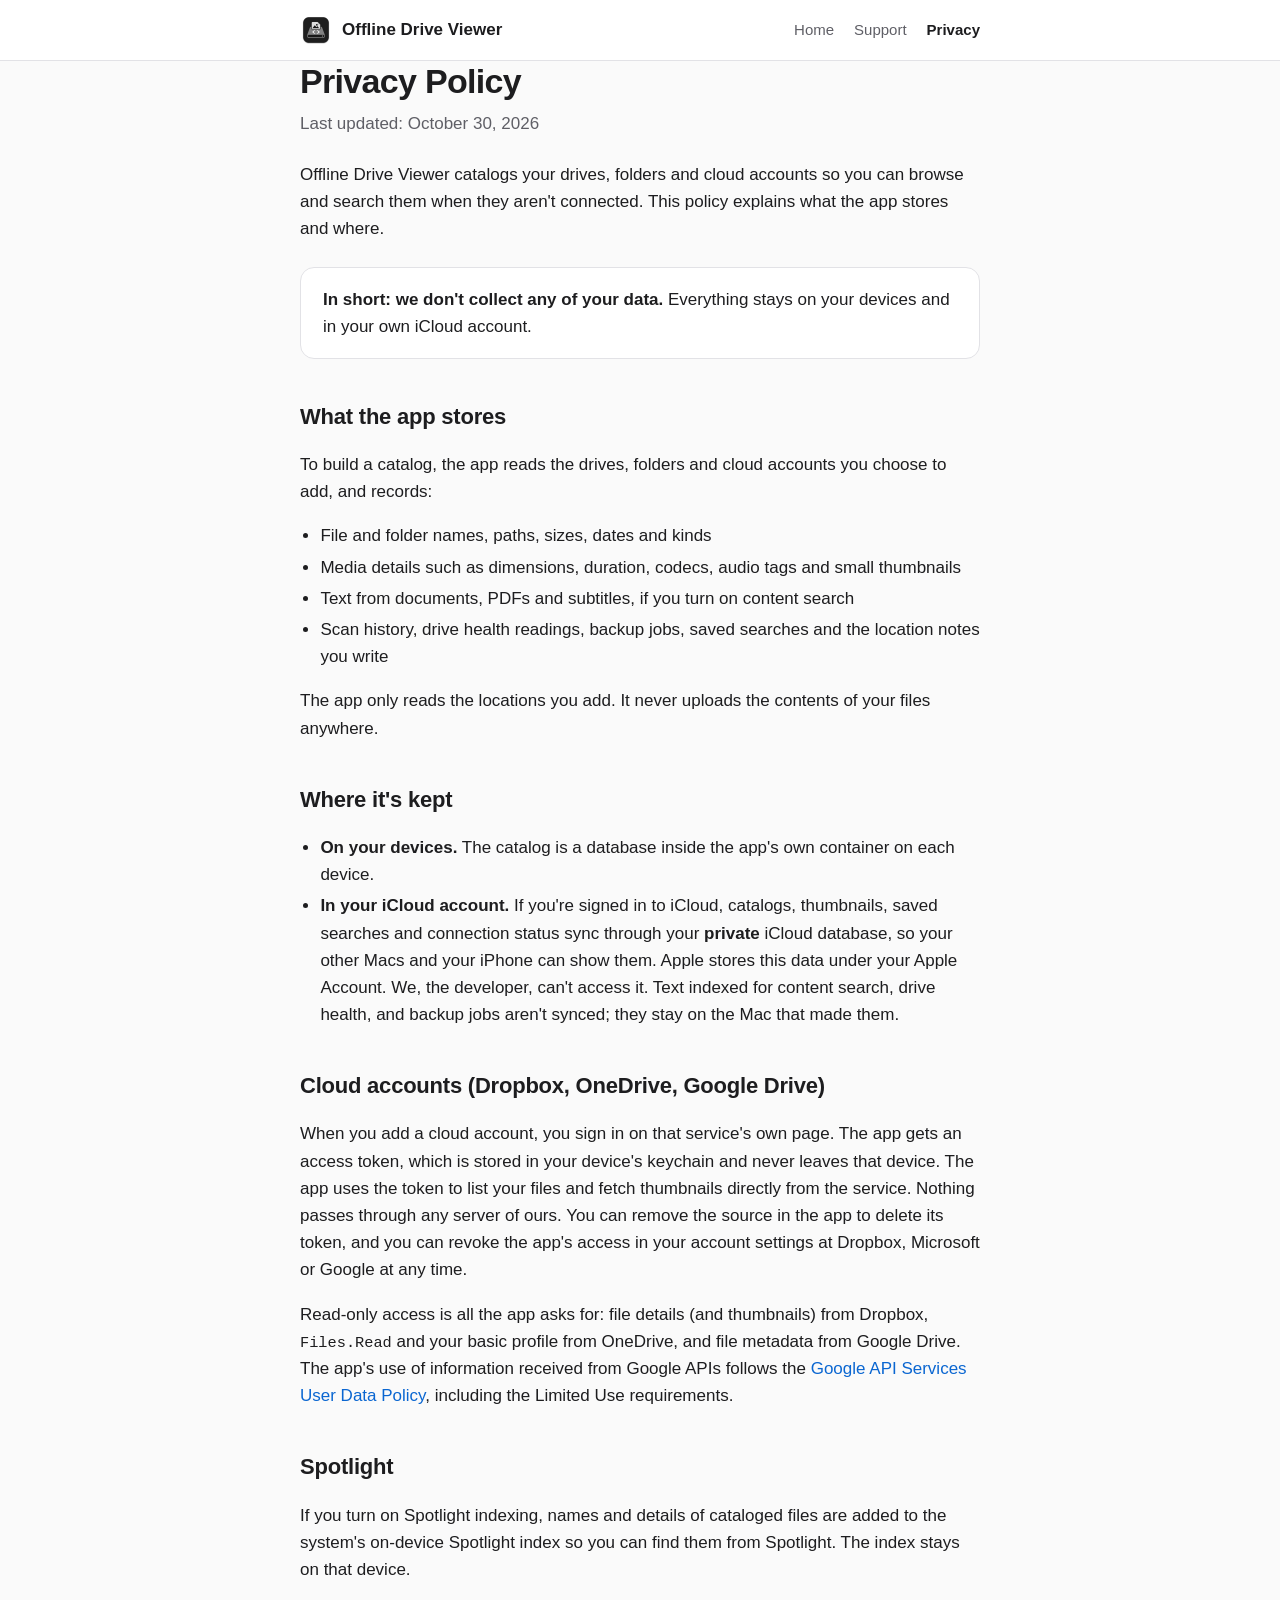
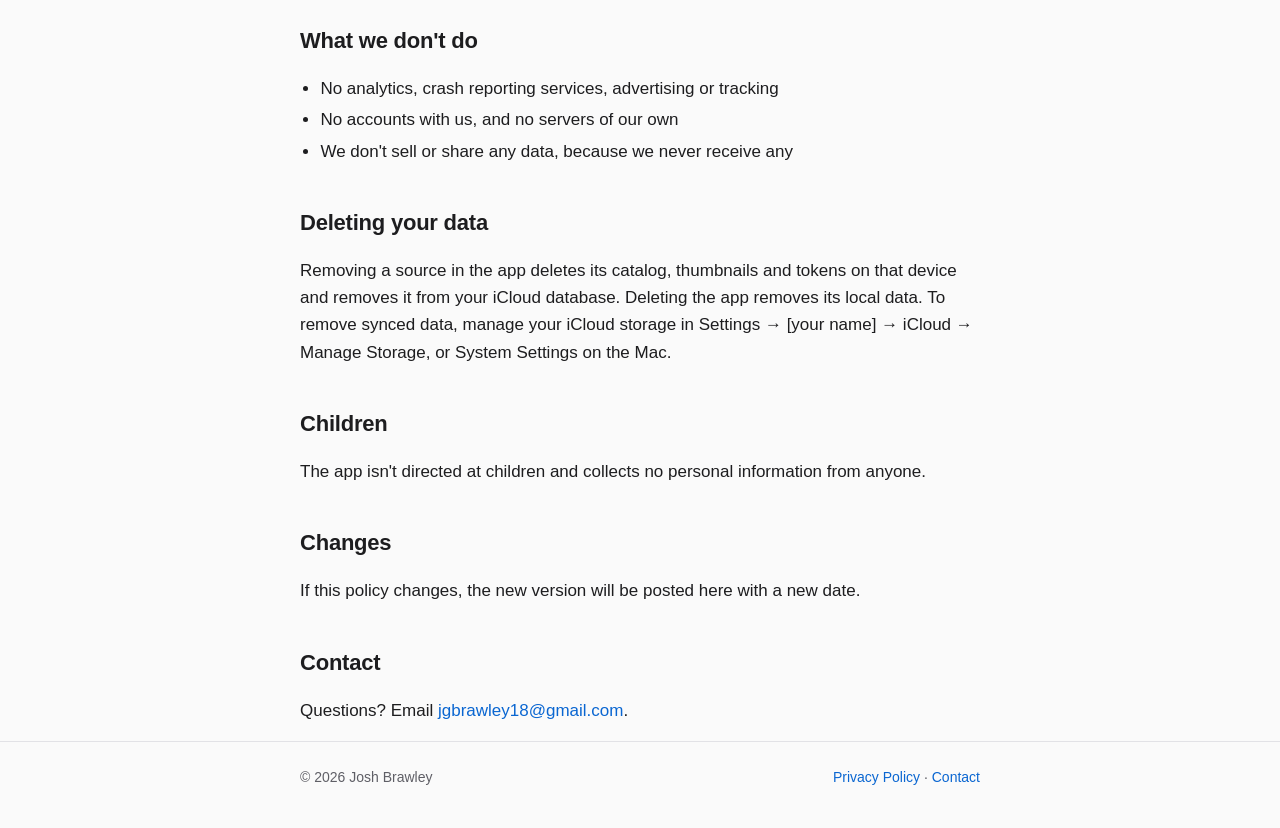
==== privacy.html @ 3e10d818 "Offline Drive Viewer website: home, support and privacy policy Co-Authored-By: Claude Opus 5.5 <nore" ====
<!doctype html>
<html lang="en">
<head>
  <meta charset="utf-8">
  <meta name="viewport" content="width=device-width, initial-scale=1">
  <title>Privacy Policy – Offline Drive Viewer</title>
  <meta name="description" content="Offline Drive Viewer doesn't collect your data. Catalogs stay on your devices and in your own iCloud.">
  <link rel="icon" href="icon.png">
  <link rel="apple-touch-icon" href="icon.png">
  <link rel="stylesheet" href="style.css">
</head>
<body>
  <header class="site">
    <div class="wrap">
      <a class="brand" href="./"><img src="icon.png" alt=""><span>Offline Drive Viewer</span></a>
      <nav>
        <a href="./">Home</a>
        <a href="./#support">Support</a>
        <a href="privacy.html" aria-current="page">Privacy</a>
      </nav>
    </div>
  </header>

  <main class="wrap">
    <h1>Privacy Policy</h1>
    <p class="updated">Last updated: October 30, 2026</p>

    <p>Offline Drive Viewer catalogs your drives, folders and cloud accounts so you can browse and search them when they aren't connected. This policy explains what the app stores and where.</p>

    <div class="summary">
      <p><strong>In short: we don't collect any of your data.</strong> Everything stays on your devices and in your own iCloud account.</p>
    </div>

    <h2>What the app stores</h2>
    <p>To build a catalog, the app reads the drives, folders and cloud accounts you choose to add, and records:</p>
    <ul class="plain">
      <li>File and folder names, paths, sizes, dates and kinds</li>
      <li>Media details such as dimensions, duration, codecs, audio tags and small thumbnails</li>
      <li>Text from documents, PDFs and subtitles, if you turn on content search</li>
      <li>Scan history, drive health readings, backup jobs, saved searches and the location notes you write</li>
    </ul>
    <p>The app only reads the locations you add. It never uploads the contents of your files anywhere.</p>

    <h2>Where it's kept</h2>
    <ul class="plain">
      <li><strong>On your devices.</strong> The catalog is a database inside the app's own container on each device.</li>
      <li><strong>In your iCloud account.</strong> If you're signed in to iCloud, catalogs, thumbnails, saved searches and connection status sync through your <strong>private</strong> iCloud database, so your other Macs and your iPhone can show them. Apple stores this data under your Apple Account. We, the developer, can't access it. Text indexed for content search, drive health, and backup jobs aren't synced; they stay on the Mac that made them.</li>
    </ul>

    <h2>Cloud accounts (Dropbox, OneDrive, Google Drive)</h2>
    <p>When you add a cloud account, you sign in on that service's own page. The app gets an access token, which is stored in your device's keychain and never leaves that device. The app uses the token to list your files and fetch thumbnails directly from the service. Nothing passes through any server of ours. You can remove the source in the app to delete its token, and you can revoke the app's access in your account settings at Dropbox, Microsoft or Google at any time.</p>
    <p>Read-only access is all the app asks for: file details (and thumbnails) from Dropbox, <code>Files.Read</code> and your basic profile from OneDrive, and file metadata from Google Drive. The app's use of information received from Google APIs follows the <a href="https://developers.google.com/terms/api-services-user-data-policy">Google API Services User Data Policy</a>, including the Limited Use requirements.</p>

    <h2>Spotlight</h2>
    <p>If you turn on Spotlight indexing, names and details of cataloged files are added to the system's on-device Spotlight index so you can find them from Spotlight. The index stays on that device.</p>

    <h2>What we don't do</h2>
    <ul class="plain">
      <li>No analytics, crash reporting services, advertising or tracking</li>
      <li>No accounts with us, and no servers of our own</li>
      <li>We don't sell or share any data, because we never receive any</li>
    </ul>

    <h2>Deleting your data</h2>
    <p>Removing a source in the app deletes its catalog, thumbnails and tokens on that device and removes it from your iCloud database. Deleting the app removes its local data. To remove synced data, manage your iCloud storage in Settings → [your name] → iCloud → Manage Storage, or System Settings on the Mac.</p>

    <h2>Children</h2>
    <p>The app isn't directed at children and collects no personal information from anyone.</p>

    <h2>Changes</h2>
    <p>If this policy changes, the new version will be posted here with a new date.</p>

    <h2>Contact</h2>
    <p>Questions? Email <a href="mailto:jgbrawley18@gmail.com">jgbrawley18@gmail.com</a>.</p>
  </main>

  <footer class="site">
    <div class="wrap">
      <span>© 2026 Josh Brawley</span>
      <span><a href="privacy.html">Privacy Policy</a> · <a href="mailto:jgbrawley18@gmail.com">Contact</a></span>
    </div>
  </footer>
</body>
</html>
---- style.css ----
:root {
  --bg: #fafafa;
  --surface: #ffffff;
  --text: #1d1d1f;
  --muted: #5f5f66;
  --line: #e2e2e6;
  --accent: #2f2f33;
  --link: #0a66d1;
}
@media (prefers-color-scheme: dark) {
  :root {
    --bg: #161617;
    --surface: #1f1f21;
    --text: #f2f2f4;
    --muted: #a1a1a8;
    --line: #333338;
    --accent: #e8e8ea;
    --link: #5aa6ff;
  }
}

* { box-sizing: border-box; }

body {
  margin: 0;
  background: var(--bg);
  color: var(--text);
  font: 17px/1.6 -apple-system, BlinkMacSystemFont, "SF Pro Text", "Helvetica Neue", Arial, sans-serif;
  -webkit-font-smoothing: antialiased;
}

a { color: var(--link); text-decoration: none; }
a:hover { text-decoration: underline; }

.wrap { max-width: 720px; margin: 0 auto; padding: 0 20px; }

header.site {
  border-bottom: 1px solid var(--line);
  background: var(--surface);
}
header.site .wrap {
  display: flex;
  align-items: center;
  justify-content: space-between;
  gap: 16px;
  height: 60px;
}
.brand {
  display: flex;
  align-items: center;
  gap: 10px;
  color: var(--text);
  font-weight: 600;
}
.brand img { width: 32px; height: 32px; }
.brand:hover { text-decoration: none; }
nav { display: flex; gap: 20px; font-size: 15px; }
nav a { color: var(--muted); }
nav a[aria-current="page"] { color: var(--text); font-weight: 600; }

main { padding: 48px 0 64px; }

.hero { text-align: center; padding: 24px 0 40px; }
.hero img { width: 128px; height: 128px; }
.hero h1 { font-size: 40px; line-height: 1.15; margin: 16px 0 12px; letter-spacing: -0.02em; }
.hero p { font-size: 20px; color: var(--muted); margin: 0 auto; max-width: 34em; }

h1 { font-size: 34px; line-height: 1.2; letter-spacing: -0.02em; margin: 0 0 8px; }
h2 { font-size: 22px; margin: 40px 0 8px; letter-spacing: -0.01em; }
.updated { color: var(--muted); margin: 0 0 24px; }

.summary {
  background: var(--surface);
  border: 1px solid var(--line);
  border-radius: 14px;
  padding: 18px 22px;
  margin: 24px 0;
}
.summary p { margin: 0; }

.features {
  display: grid;
  grid-template-columns: repeat(auto-fit, minmax(260px, 1fr));
  gap: 14px;
  margin: 8px 0 0;
  padding: 0;
  list-style: none;
}
.features li {
  background: var(--surface);
  border: 1px solid var(--line);
  border-radius: 14px;
  padding: 16px 18px;
}
.features strong { display: block; margin-bottom: 4px; }
.features span { color: var(--muted); font-size: 15px; }

ul.plain { padding-left: 1.2em; }
ul.plain li { margin: 4px 0; }
code { font: 0.9em ui-monospace, "SF Mono", Menlo, monospace; }

footer.site {
  border-top: 1px solid var(--line);
  color: var(--muted);
  font-size: 14px;
  padding: 24px 0 40px;
}
footer.site .wrap { display: flex; flex-wrap: wrap; justify-content: space-between; gap: 8px 20px; }

@media (max-width: 520px) {
  body { font-size: 16px; }
  .hero h1 { font-size: 32px; }
  .hero p { font-size: 18px; }
  h1 { font-size: 28px; }
  nav { gap: 14px; }
  .brand span { display: none; }
}
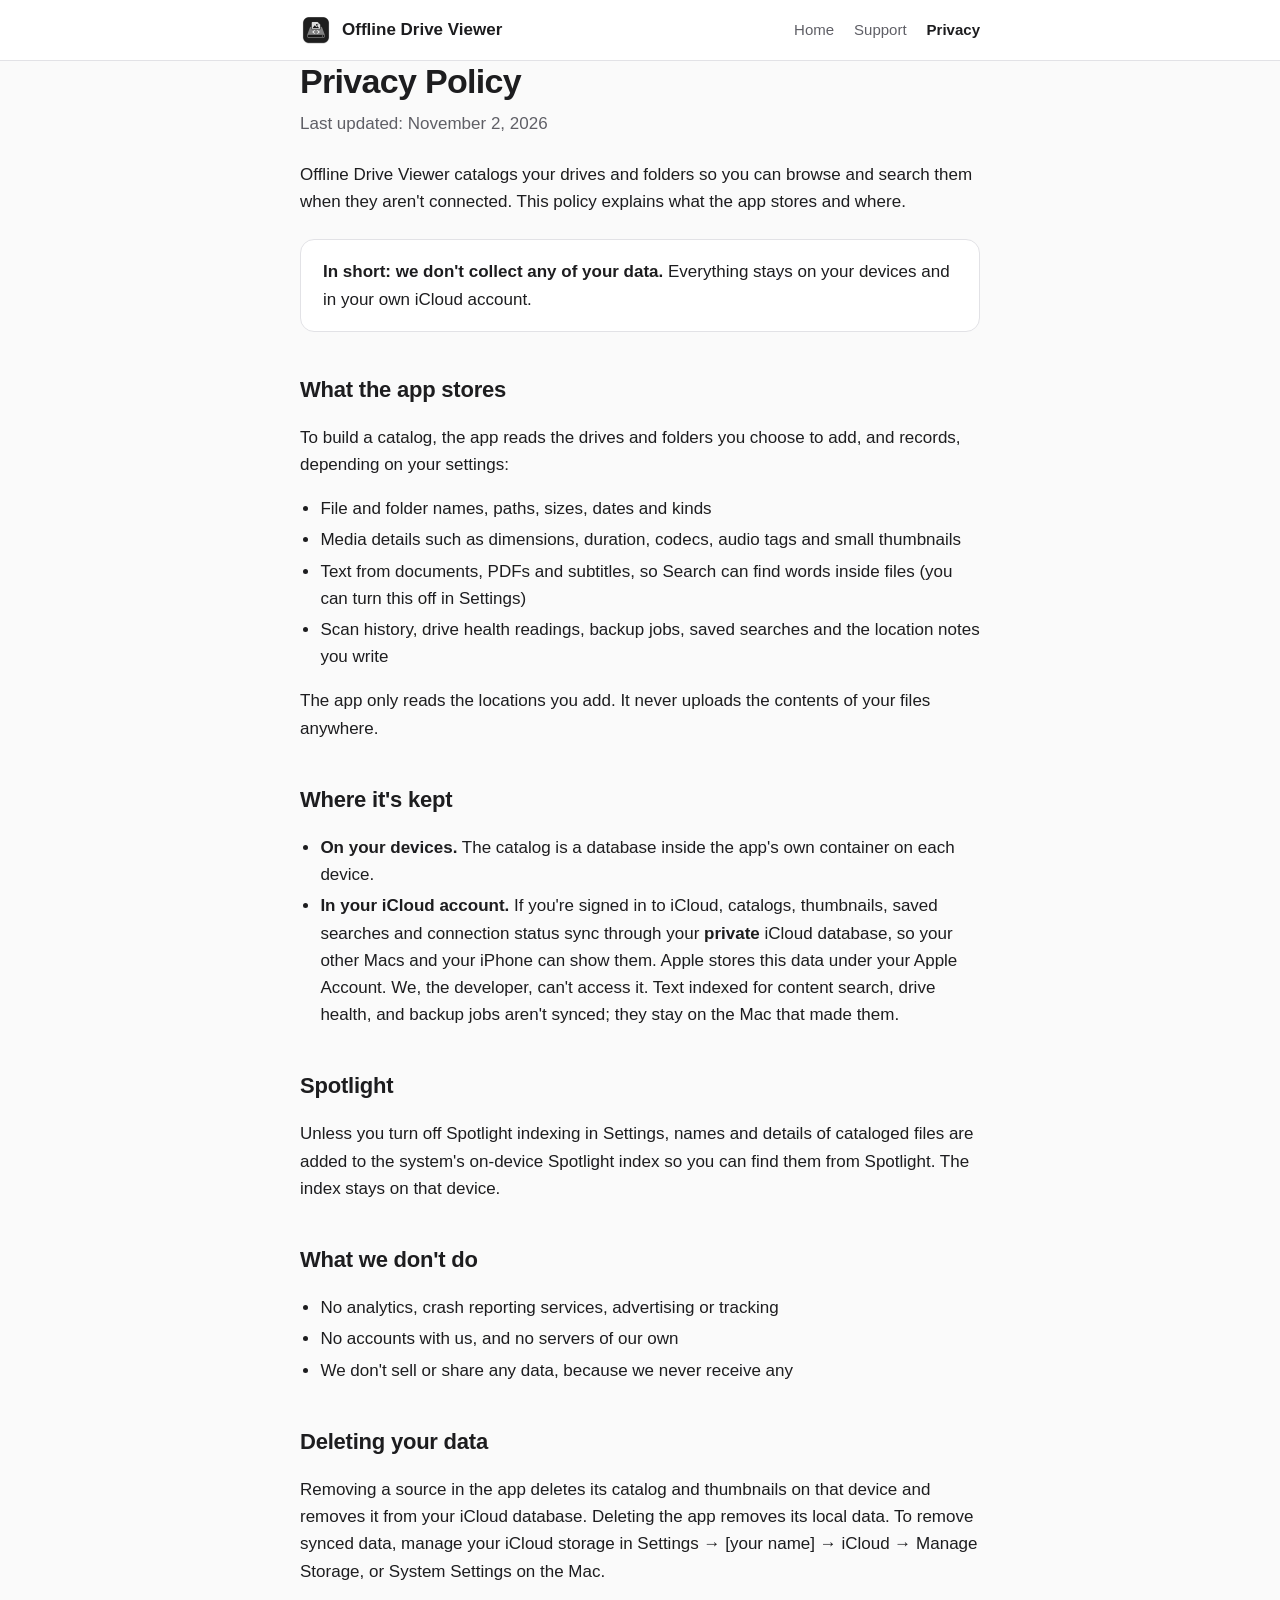
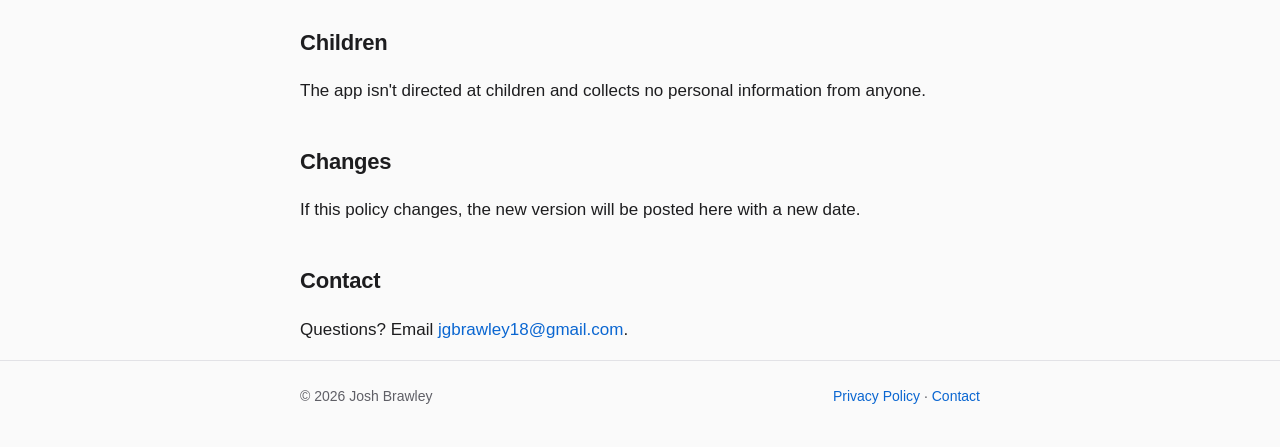
==== commit cd068341: "Correct privacy policy; remove cloud services not yet available Co-Authored-By: Claude Opus 5.5 <nor" ====
--- a/privacy.html
+++ b/privacy.html
@@ -23,20 +23,20 @@
 
   <main class="wrap">
     <h1>Privacy Policy</h1>
-    <p class="updated">Last updated: October 30, 2026</p>
+    <p class="updated">Last updated: November 2, 2026</p>
 
-    <p>Offline Drive Viewer catalogs your drives, folders and cloud accounts so you can browse and search them when they aren't connected. This policy explains what the app stores and where.</p>
+    <p>Offline Drive Viewer catalogs your drives and folders so you can browse and search them when they aren't connected. This policy explains what the app stores and where.</p>
 
     <div class="summary">
       <p><strong>In short: we don't collect any of your data.</strong> Everything stays on your devices and in your own iCloud account.</p>
     </div>
 
     <h2>What the app stores</h2>
-    <p>To build a catalog, the app reads the drives, folders and cloud accounts you choose to add, and records:</p>
+    <p>To build a catalog, the app reads the drives and folders you choose to add, and records, depending on your settings:</p>
     <ul class="plain">
       <li>File and folder names, paths, sizes, dates and kinds</li>
       <li>Media details such as dimensions, duration, codecs, audio tags and small thumbnails</li>
-      <li>Text from documents, PDFs and subtitles, if you turn on content search</li>
+      <li>Text from documents, PDFs and subtitles, so Search can find words inside files (you can turn this off in Settings)</li>
       <li>Scan history, drive health readings, backup jobs, saved searches and the location notes you write</li>
     </ul>
     <p>The app only reads the locations you add. It never uploads the contents of your files anywhere.</p>
@@ -47,12 +47,8 @@
       <li><strong>In your iCloud account.</strong> If you're signed in to iCloud, catalogs, thumbnails, saved searches and connection status sync through your <strong>private</strong> iCloud database, so your other Macs and your iPhone can show them. Apple stores this data under your Apple Account. We, the developer, can't access it. Text indexed for content search, drive health, and backup jobs aren't synced; they stay on the Mac that made them.</li>
     </ul>
 
-    <h2>Cloud accounts (Dropbox, OneDrive, Google Drive)</h2>
-    <p>When you add a cloud account, you sign in on that service's own page. The app gets an access token, which is stored in your device's keychain and never leaves that device. The app uses the token to list your files and fetch thumbnails directly from the service. Nothing passes through any server of ours. You can remove the source in the app to delete its token, and you can revoke the app's access in your account settings at Dropbox, Microsoft or Google at any time.</p>
-    <p>Read-only access is all the app asks for: file details (and thumbnails) from Dropbox, <code>Files.Read</code> and your basic profile from OneDrive, and file metadata from Google Drive. The app's use of information received from Google APIs follows the <a href="https://developers.google.com/terms/api-services-user-data-policy">Google API Services User Data Policy</a>, including the Limited Use requirements.</p>
-
     <h2>Spotlight</h2>
-    <p>If you turn on Spotlight indexing, names and details of cataloged files are added to the system's on-device Spotlight index so you can find them from Spotlight. The index stays on that device.</p>
+    <p>Unless you turn off Spotlight indexing in Settings, names and details of cataloged files are added to the system's on-device Spotlight index so you can find them from Spotlight. The index stays on that device.</p>
 
     <h2>What we don't do</h2>
     <ul class="plain">
@@ -62,7 +58,7 @@
     </ul>
 
     <h2>Deleting your data</h2>
-    <p>Removing a source in the app deletes its catalog, thumbnails and tokens on that device and removes it from your iCloud database. Deleting the app removes its local data. To remove synced data, manage your iCloud storage in Settings → [your name] → iCloud → Manage Storage, or System Settings on the Mac.</p>
+    <p>Removing a source in the app deletes its catalog and thumbnails on that device and removes it from your iCloud database. Deleting the app removes its local data. To remove synced data, manage your iCloud storage in Settings → [your name] → iCloud → Manage Storage, or System Settings on the Mac.</p>
 
     <h2>Children</h2>
     <p>The app isn't directed at children and collects no personal information from anyone.</p>
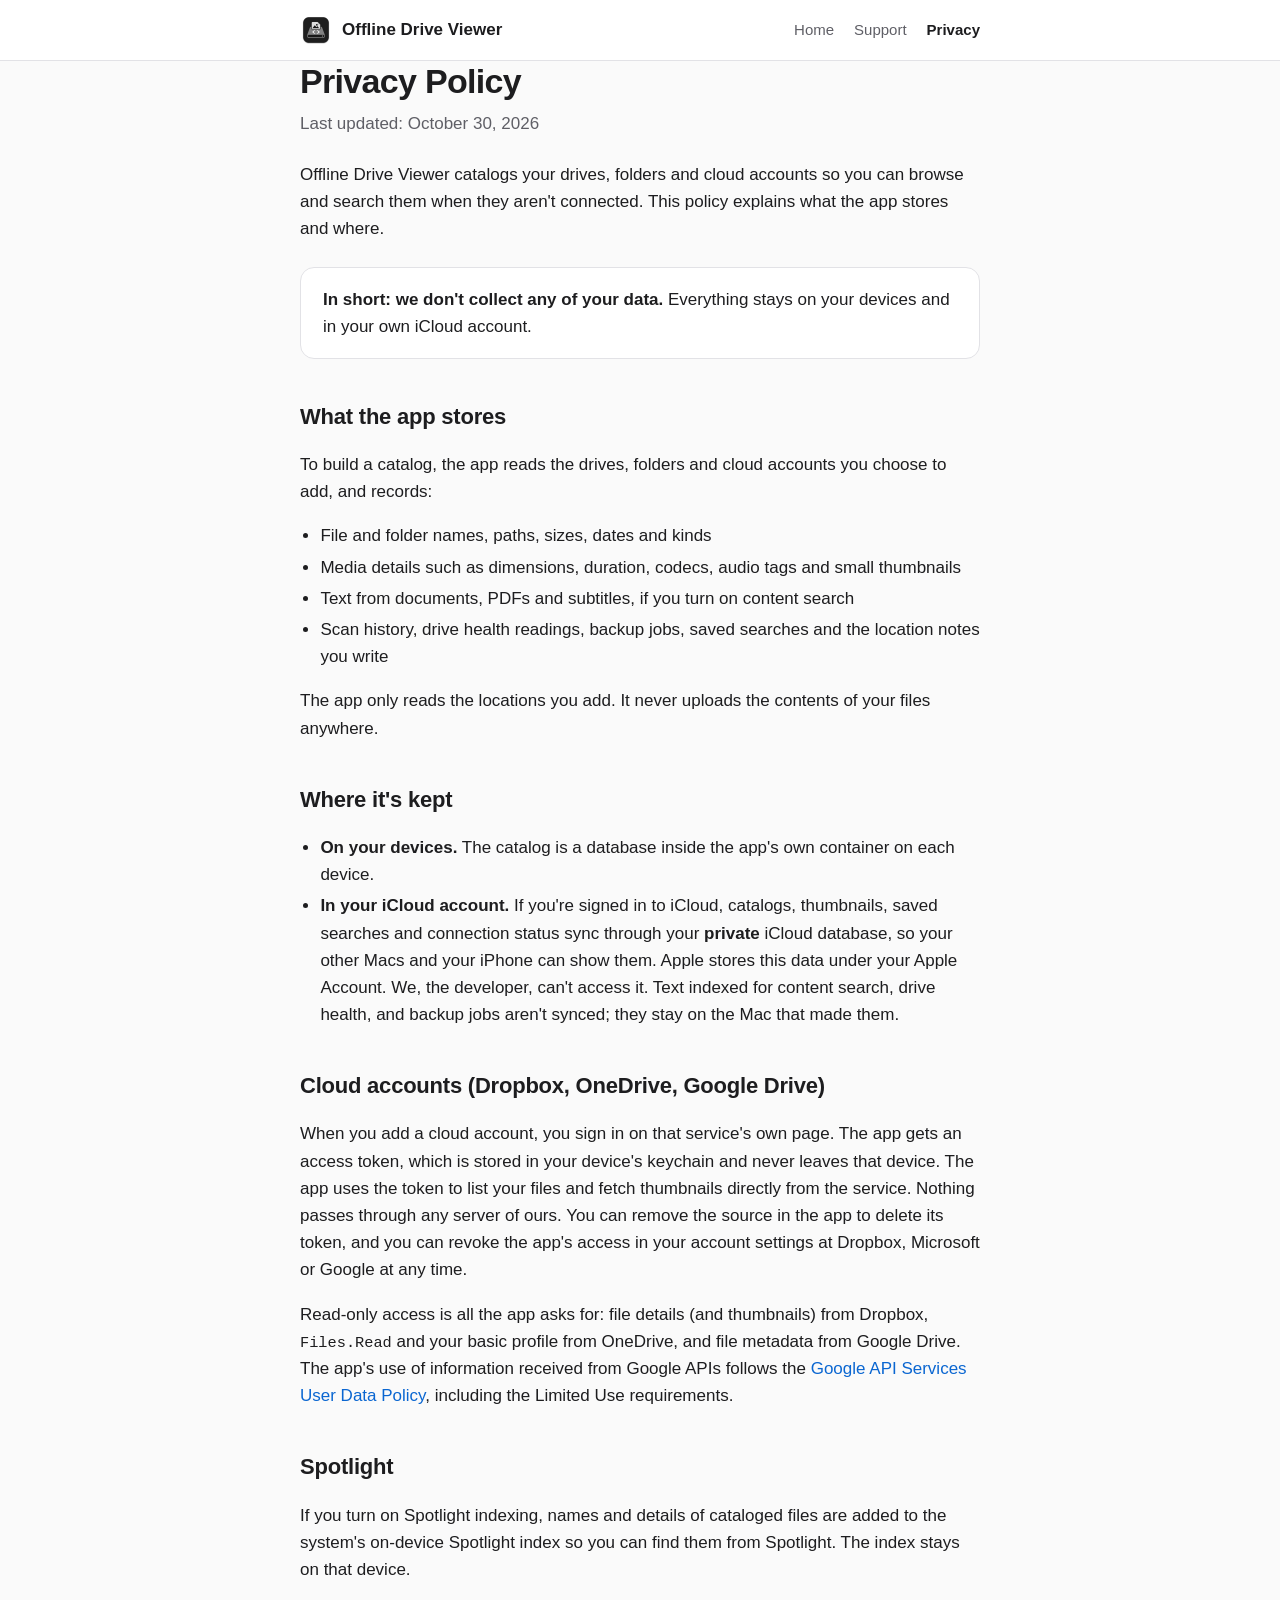
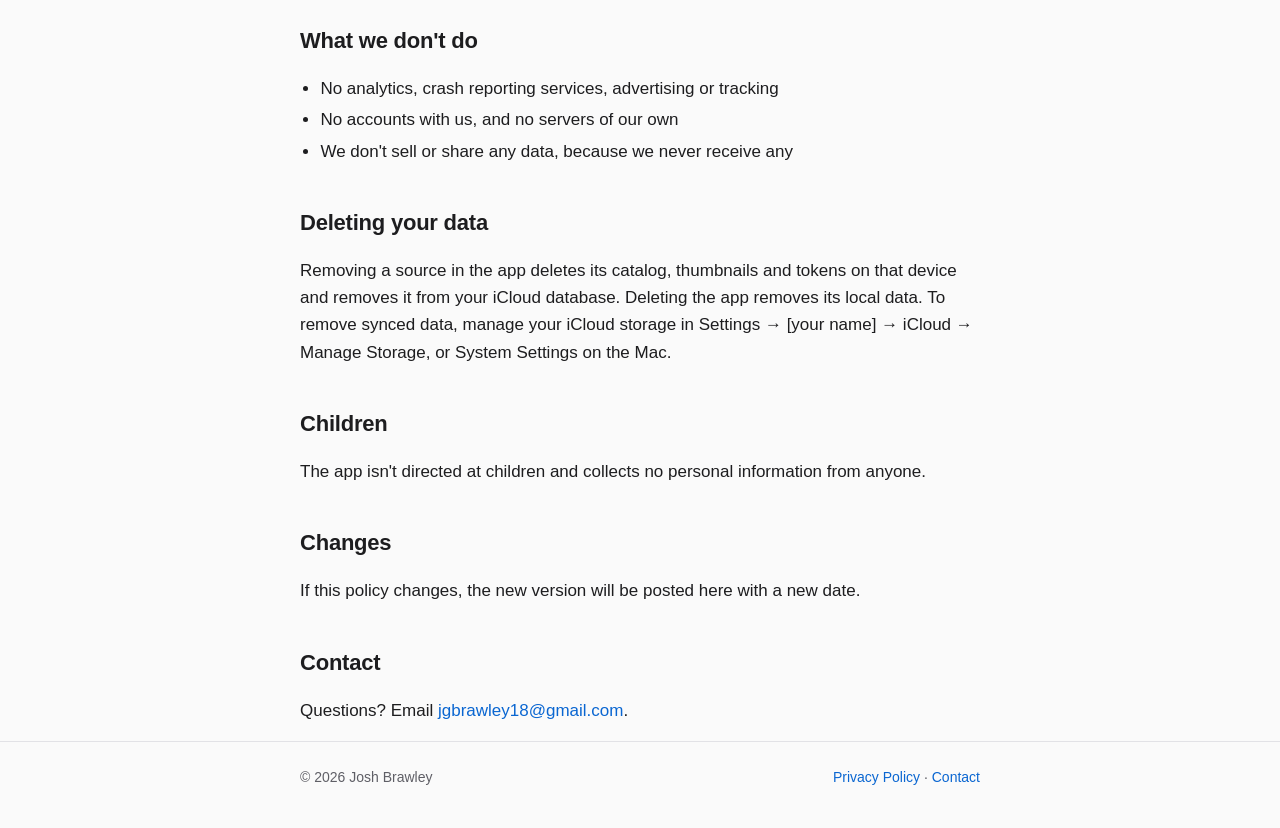
==== commit 425af63e: "Restore the previous website; the last update was meant for another app Co-Authored-By: Claude Opus " ====
--- a/privacy.html
+++ b/privacy.html
@@ -23,20 +23,20 @@
 
   <main class="wrap">
     <h1>Privacy Policy</h1>
-    <p class="updated">Last updated: November 2, 2026</p>
+    <p class="updated">Last updated: October 30, 2026</p>
 
-    <p>Offline Drive Viewer catalogs your drives and folders so you can browse and search them when they aren't connected. This policy explains what the app stores and where.</p>
+    <p>Offline Drive Viewer catalogs your drives, folders and cloud accounts so you can browse and search them when they aren't connected. This policy explains what the app stores and where.</p>
 
     <div class="summary">
       <p><strong>In short: we don't collect any of your data.</strong> Everything stays on your devices and in your own iCloud account.</p>
     </div>
 
     <h2>What the app stores</h2>
-    <p>To build a catalog, the app reads the drives and folders you choose to add, and records, depending on your settings:</p>
+    <p>To build a catalog, the app reads the drives, folders and cloud accounts you choose to add, and records:</p>
     <ul class="plain">
       <li>File and folder names, paths, sizes, dates and kinds</li>
       <li>Media details such as dimensions, duration, codecs, audio tags and small thumbnails</li>
-      <li>Text from documents, PDFs and subtitles, so Search can find words inside files (you can turn this off in Settings)</li>
+      <li>Text from documents, PDFs and subtitles, if you turn on content search</li>
       <li>Scan history, drive health readings, backup jobs, saved searches and the location notes you write</li>
     </ul>
     <p>The app only reads the locations you add. It never uploads the contents of your files anywhere.</p>
@@ -47,8 +47,12 @@
       <li><strong>In your iCloud account.</strong> If you're signed in to iCloud, catalogs, thumbnails, saved searches and connection status sync through your <strong>private</strong> iCloud database, so your other Macs and your iPhone can show them. Apple stores this data under your Apple Account. We, the developer, can't access it. Text indexed for content search, drive health, and backup jobs aren't synced; they stay on the Mac that made them.</li>
     </ul>
 
+    <h2>Cloud accounts (Dropbox, OneDrive, Google Drive)</h2>
+    <p>When you add a cloud account, you sign in on that service's own page. The app gets an access token, which is stored in your device's keychain and never leaves that device. The app uses the token to list your files and fetch thumbnails directly from the service. Nothing passes through any server of ours. You can remove the source in the app to delete its token, and you can revoke the app's access in your account settings at Dropbox, Microsoft or Google at any time.</p>
+    <p>Read-only access is all the app asks for: file details (and thumbnails) from Dropbox, <code>Files.Read</code> and your basic profile from OneDrive, and file metadata from Google Drive. The app's use of information received from Google APIs follows the <a href="https://developers.google.com/terms/api-services-user-data-policy">Google API Services User Data Policy</a>, including the Limited Use requirements.</p>
+
     <h2>Spotlight</h2>
-    <p>Unless you turn off Spotlight indexing in Settings, names and details of cataloged files are added to the system's on-device Spotlight index so you can find them from Spotlight. The index stays on that device.</p>
+    <p>If you turn on Spotlight indexing, names and details of cataloged files are added to the system's on-device Spotlight index so you can find them from Spotlight. The index stays on that device.</p>
 
     <h2>What we don't do</h2>
     <ul class="plain">
@@ -58,7 +62,7 @@
     </ul>
 
     <h2>Deleting your data</h2>
-    <p>Removing a source in the app deletes its catalog and thumbnails on that device and removes it from your iCloud database. Deleting the app removes its local data. To remove synced data, manage your iCloud storage in Settings → [your name] → iCloud → Manage Storage, or System Settings on the Mac.</p>
+    <p>Removing a source in the app deletes its catalog, thumbnails and tokens on that device and removes it from your iCloud database. Deleting the app removes its local data. To remove synced data, manage your iCloud storage in Settings → [your name] → iCloud → Manage Storage, or System Settings on the Mac.</p>
 
     <h2>Children</h2>
     <p>The app isn't directed at children and collects no personal information from anyone.</p>
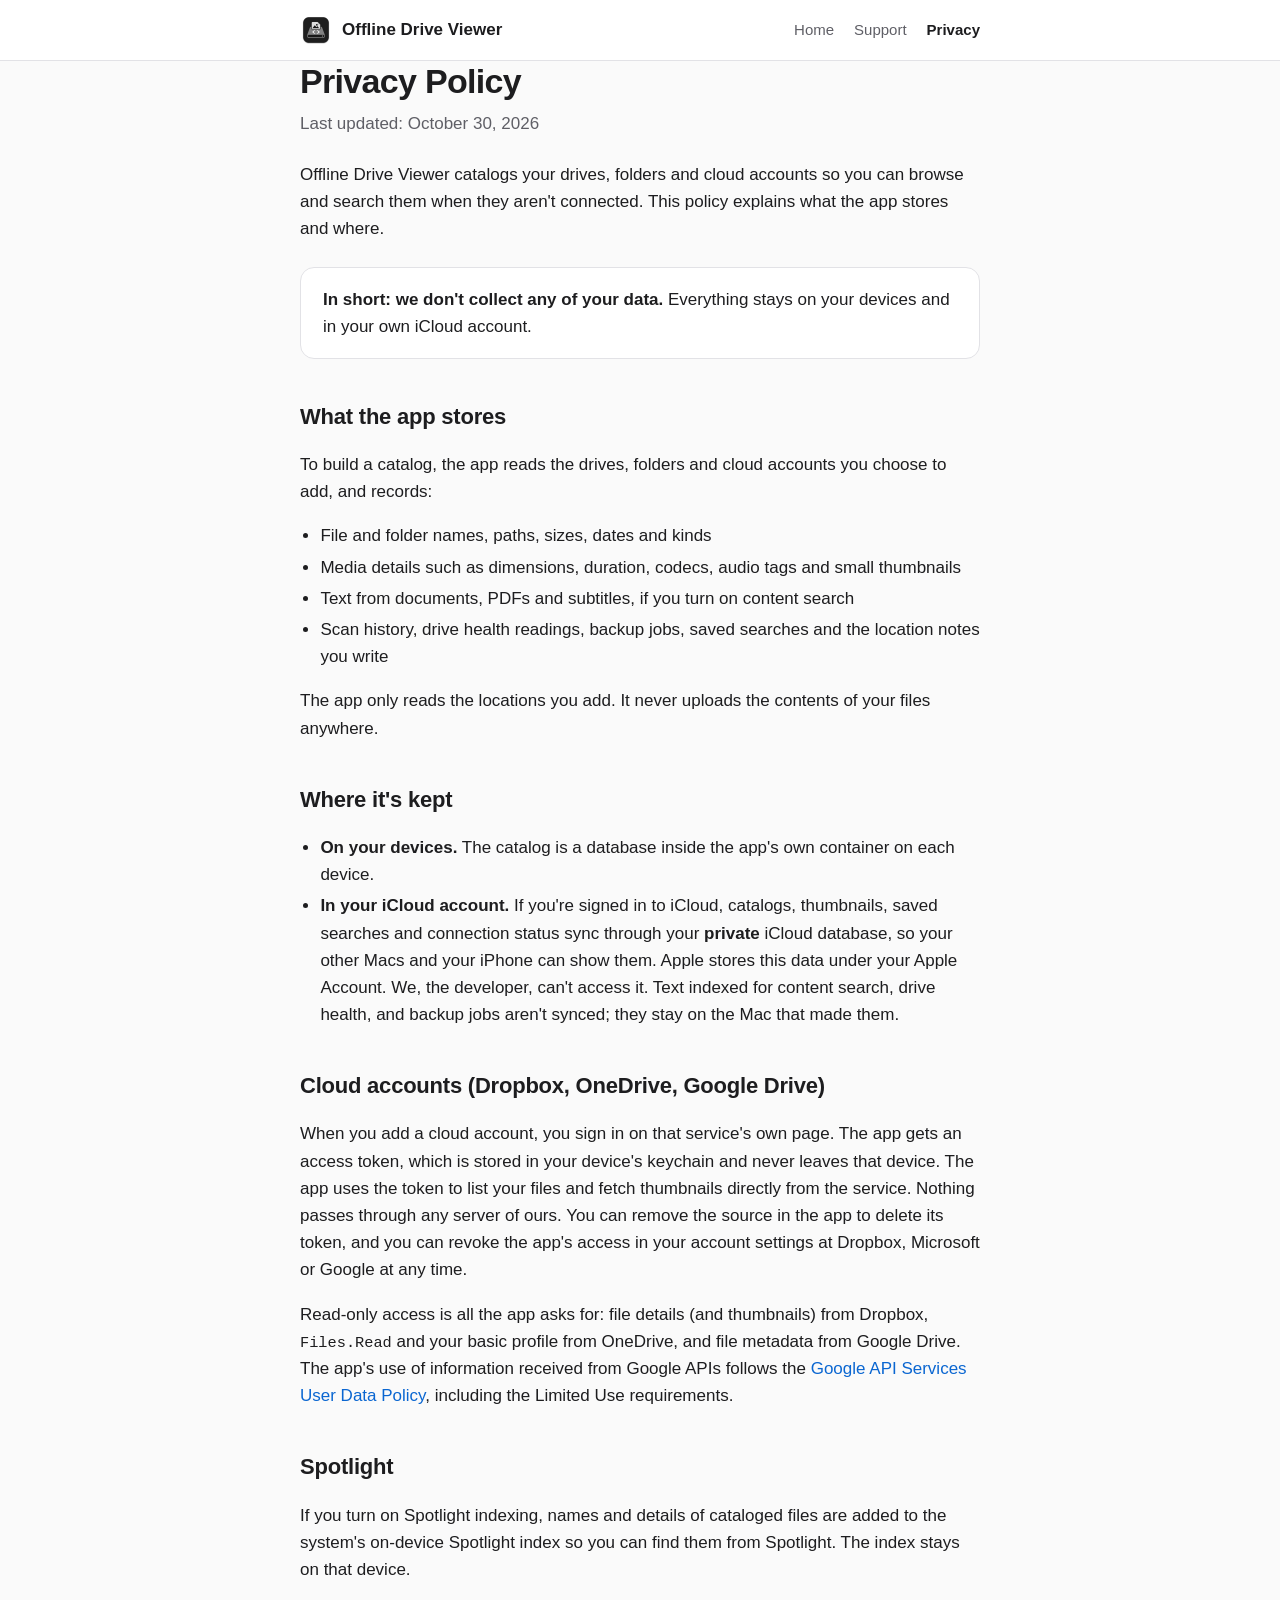
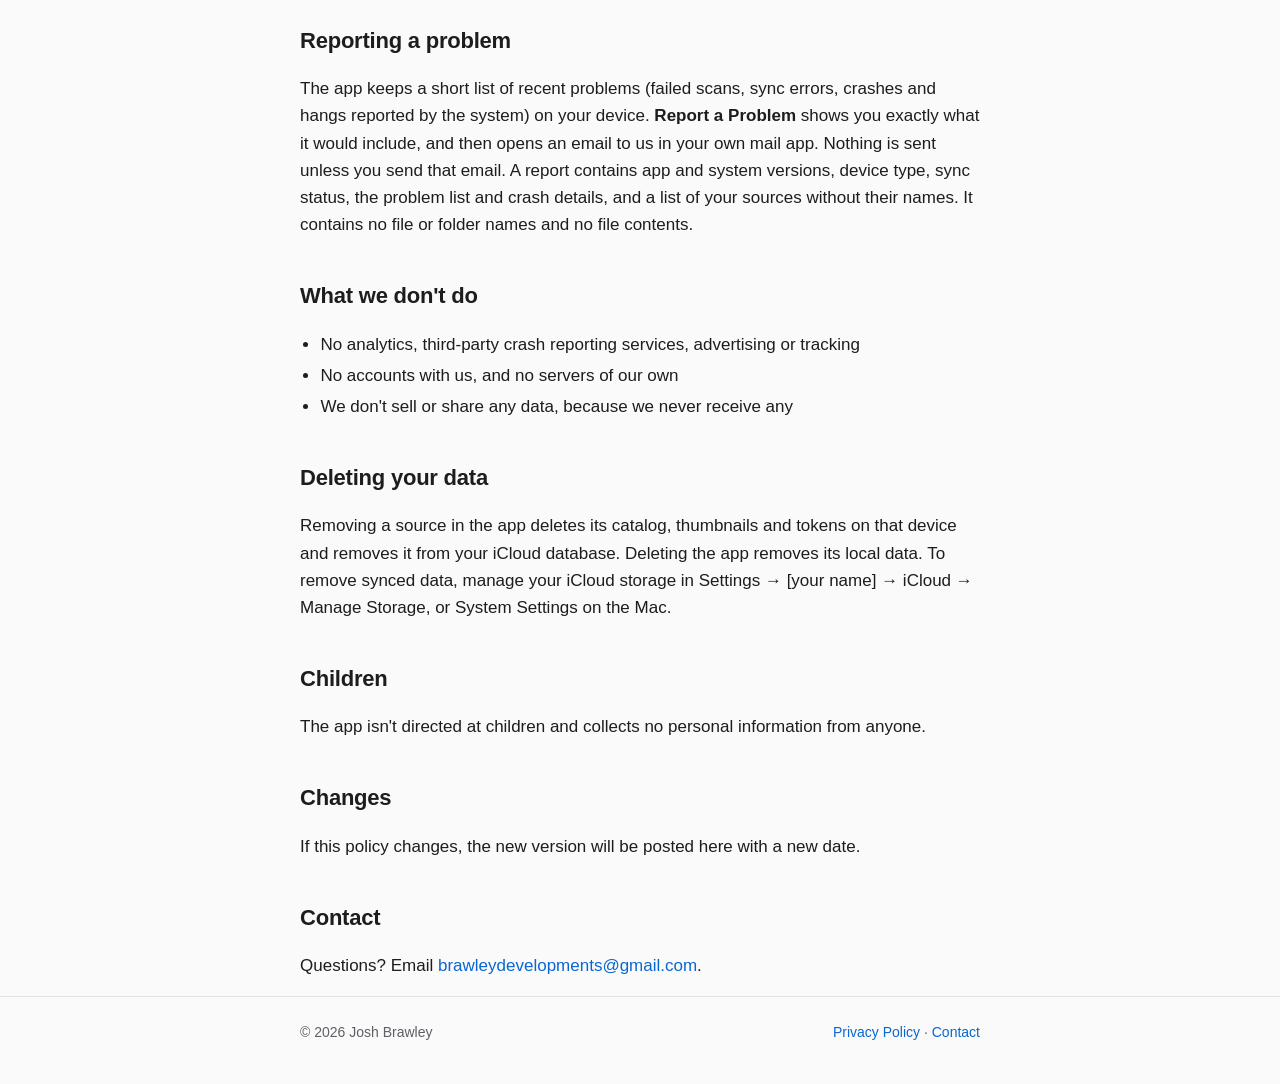
==== commit 214cf7ea: "Update support email; add Reporting a problem to privacy policy" ====
--- a/privacy.html
+++ b/privacy.html
@@ -54,9 +54,12 @@
     <h2>Spotlight</h2>
     <p>If you turn on Spotlight indexing, names and details of cataloged files are added to the system's on-device Spotlight index so you can find them from Spotlight. The index stays on that device.</p>
 
+    <h2>Reporting a problem</h2>
+    <p>The app keeps a short list of recent problems (failed scans, sync errors, crashes and hangs reported by the system) on your device. <strong>Report a Problem</strong> shows you exactly what it would include, and then opens an email to us in your own mail app. Nothing is sent unless you send that email. A report contains app and system versions, device type, sync status, the problem list and crash details, and a list of your sources without their names. It contains no file or folder names and no file contents.</p>
+
     <h2>What we don't do</h2>
     <ul class="plain">
-      <li>No analytics, crash reporting services, advertising or tracking</li>
+      <li>No analytics, third-party crash reporting services, advertising or tracking</li>
       <li>No accounts with us, and no servers of our own</li>
       <li>We don't sell or share any data, because we never receive any</li>
     </ul>
@@ -71,13 +74,13 @@
     <p>If this policy changes, the new version will be posted here with a new date.</p>
 
     <h2>Contact</h2>
-    <p>Questions? Email <a href="mailto:jgbrawley18@gmail.com">jgbrawley18@gmail.com</a>.</p>
+    <p>Questions? Email <a href="mailto:brawleydevelopments@gmail.com">brawleydevelopments@gmail.com</a>.</p>
   </main>
 
   <footer class="site">
     <div class="wrap">
       <span>© 2026 Josh Brawley</span>
-      <span><a href="privacy.html">Privacy Policy</a> · <a href="mailto:jgbrawley18@gmail.com">Contact</a></span>
+      <span><a href="privacy.html">Privacy Policy</a> · <a href="mailto:brawleydevelopments@gmail.com">Contact</a></span>
     </div>
   </footer>
 </body>
